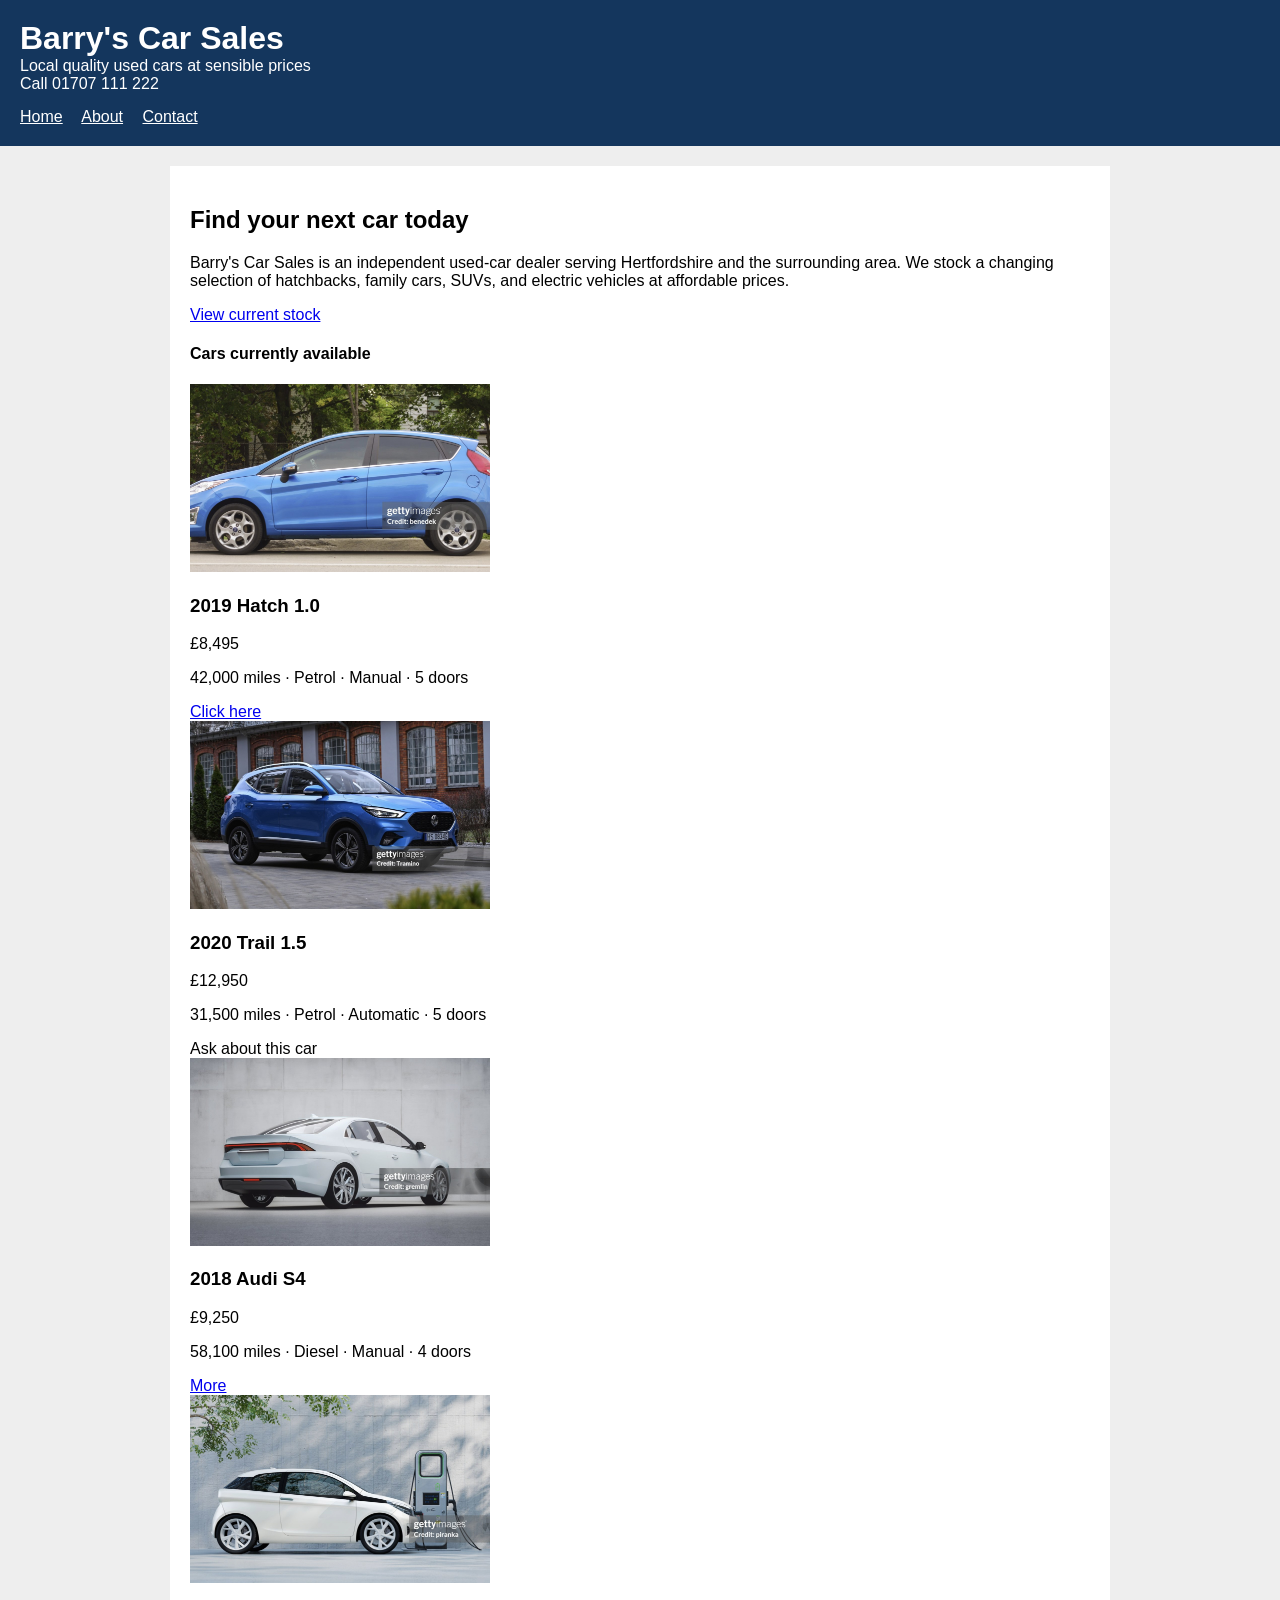
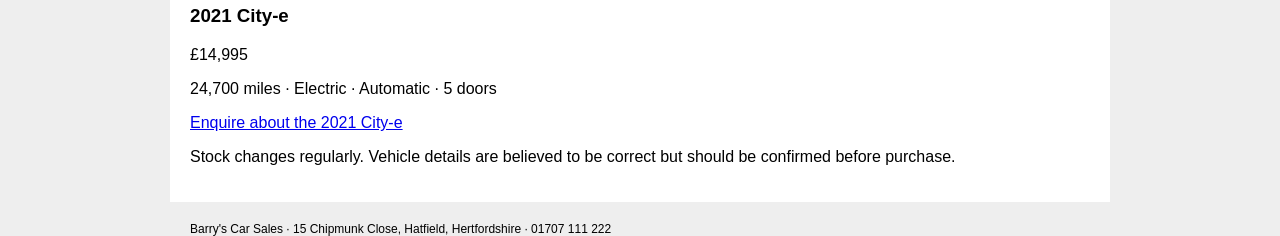
==== index.html @ ed2cbd48 "Add files via upload" ====
<!DOCTYPE html>
<html>
<head>
    <meta charset="utf-8">
    <title>Barry's Car Sales</title>
    <link rel="stylesheet" href="styles.css">
    <script src="script.js" defer></script>
</head>
<body>
<header>
    <div>
        <div>
            <h1>Barry's Car Sales</h1>
            <div>Local quality used cars at sensible prices</div>
        </div>
        <div>Call 01707 111 222</div>
    </div>
    <nav>
        <a href="index.html">Home</a>
        <a href="about.html">About</a>
        <a href="enquiry.html">Contact</a>
    </nav>
</header>

<main>
    <section>
        <h2>Find your next car today</h2>
        <p>Barry's Car Sales is an independent used-car dealer serving Hertfordshire and the surrounding area. We stock a changing selection of hatchbacks, family cars, SUVs, and electric vehicles at affordable prices.</p>
        <a href="#cars">View current stock</a>
    </section>

    <h4 id="cars">Cars currently available</h4>

    <div>
        <div>
            <img src="hatchback.jpg">
            <h3>2019 Hatch 1.0</h3>
            <div>£8,495</div>
            <p>42,000 miles · Petrol · Manual · 5 doors</p>
            <a href="enquiry.html">Click here</a>
        </div>

        <div>
            <img src="suv.jpg" alt="A blue SUV for sale">
            <h3>2020 Trail 1.5</h3>
            <div>£12,950</div>
            <p>31,500 miles · Petrol · Automatic · 5 doors</p>
            <div id="suv-enquiry">Ask about this car</div>
        </div>

        <div>
            <img src="saloon.jpg" alt="car">
            <h3>2018 Audi S4</h3>
            <div>£9,250</div>
            <p>58,100 miles · Diesel · Manual · 4 doors</p>
            <a href="enquiry.html">More</a>
        </div>

        <div>
            <img src="electric.jpg" alt="White electric car connected to a charging point">
            <h3>2021 City-e</h3>
            <div>£14,995</div>
            <p>24,700 miles · Electric · Automatic · 5 doors</p>
            <a href="enquiry.html">Enquire about the 2021 City-e</a>
        </div>
    </div>

    <p>Stock changes regularly. Vehicle details are believed to be correct but should be confirmed before purchase.</p>
</main>

<footer>
    Barry's Car Sales · 15 Chipmunk Close, Hatfield, Hertfordshire · 01707 111 222
</footer>
</body>
</html>
---- styles.css ----
body {
    font-family: Arial;
    margin: 0;
    background: #eeeeee;
}

header {
    background: #14365d;
    color: white;
    padding: 20px;
}

h1 {
    margin: 0;
}

nav {
    margin-top: 15px;
}

nav a {
    color: white;
    margin-right: 15px;
}

main {
    width: 900px;
    margin: 20px auto;
    padding: 20px;
    background: white;
}

img {
    width: 300px;
}

table {
    border-collapse: collapse;
}

td {
    border: 1px solid black;
    padding: 5px;
}

label {
    display: block;
}

input,
select,
textarea {
    width: 400px;
    margin-bottom: 10px;
}

textarea {
    height: 100px;
}

button {
    background: #14365d;
    color: white;
    padding: 5px;
}

footer {
    width: 900px;
    margin: auto;
    font-size: 12px;
}
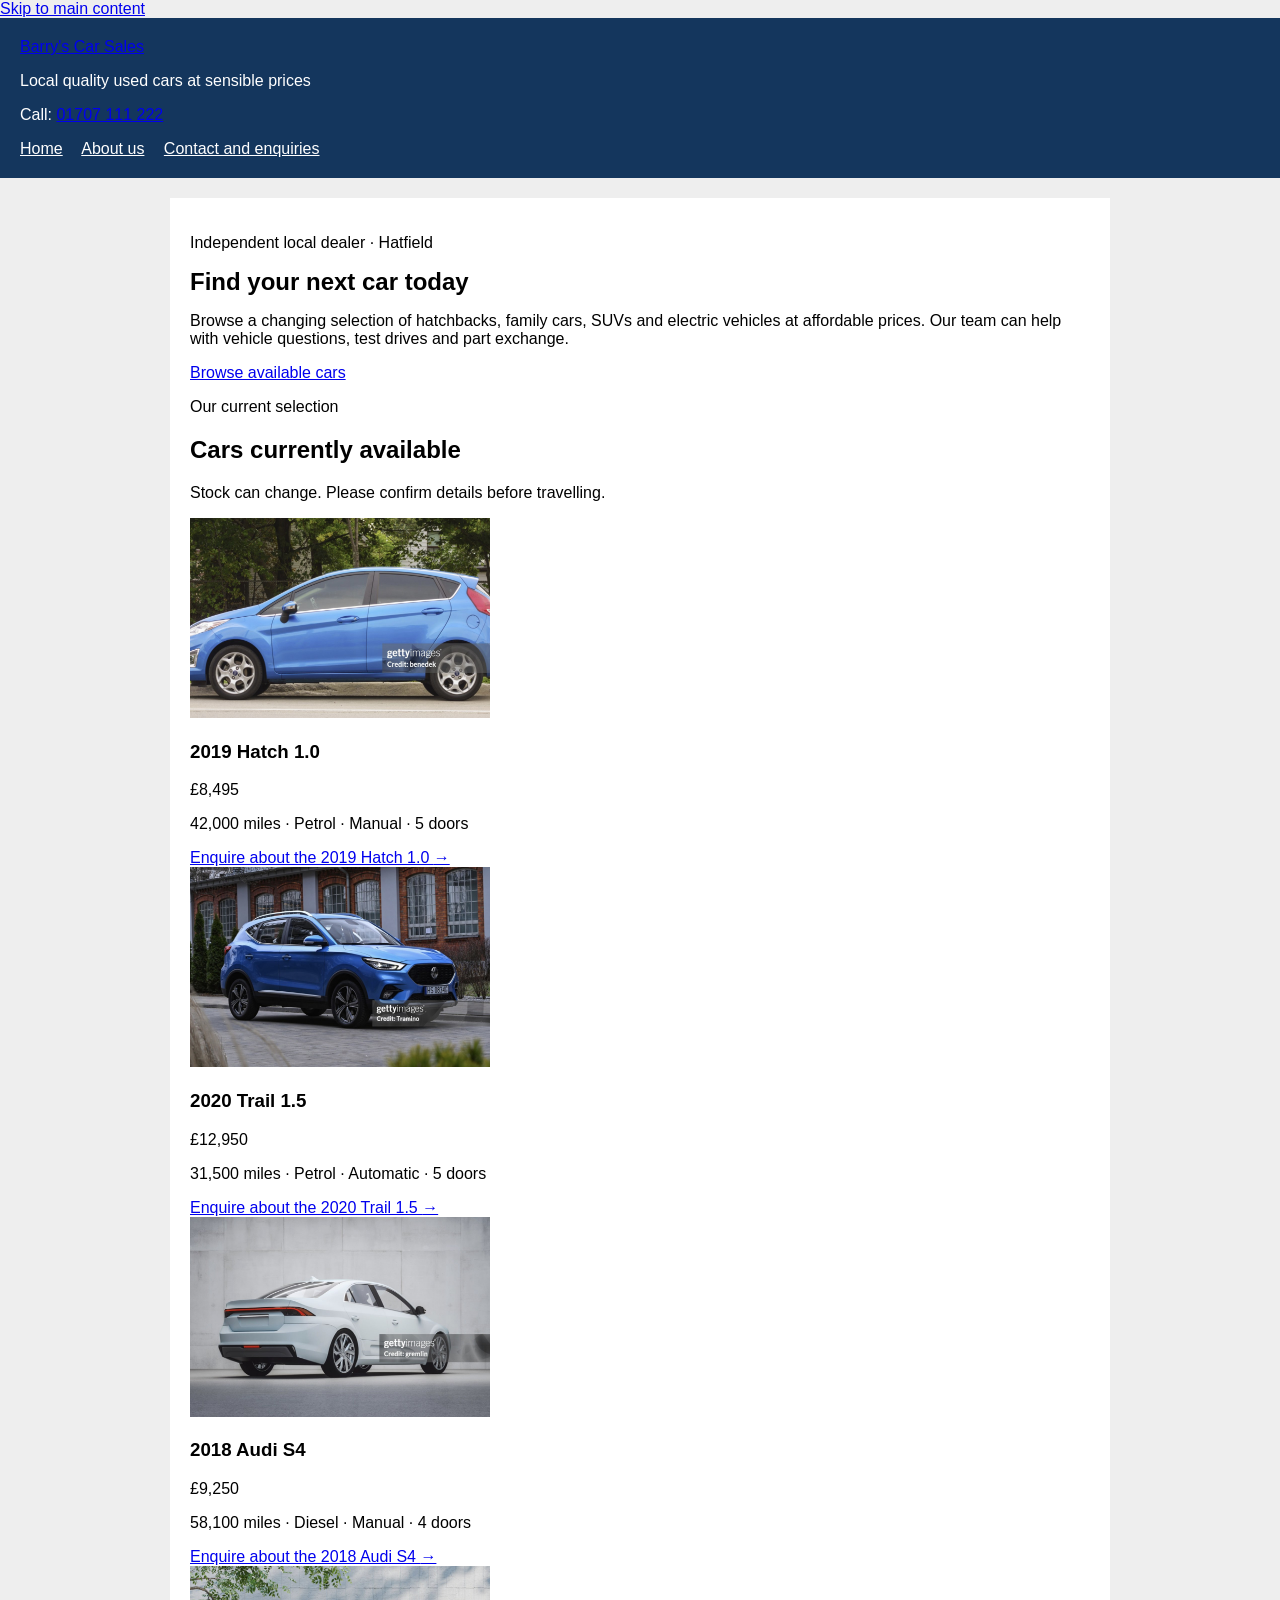
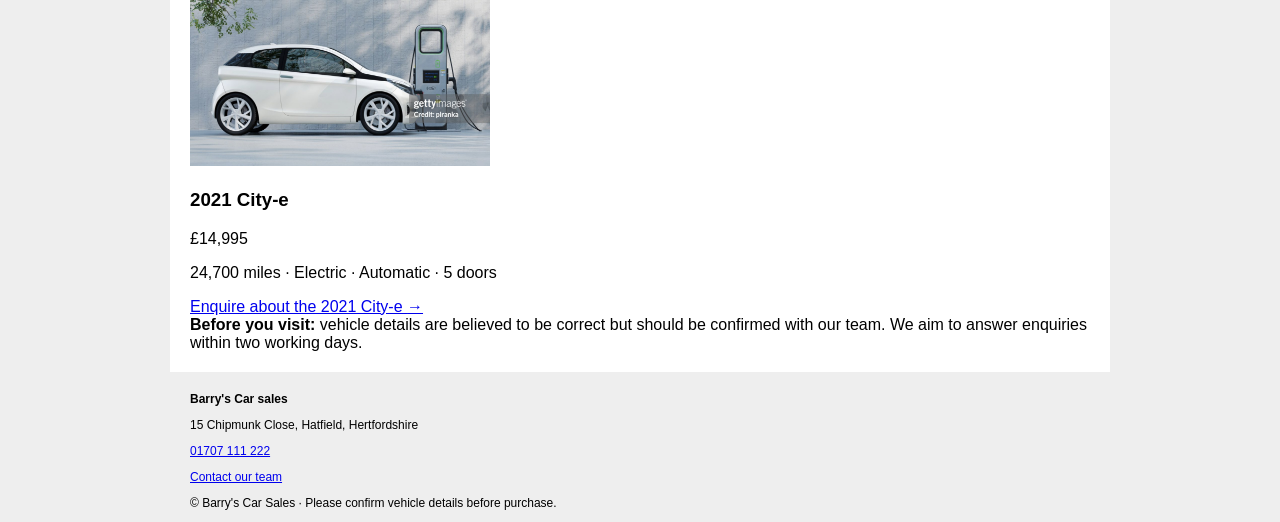
==== commit 3f3115fd: "Improved index.html I focused on enhancing the navigation and the presentation of the available vehi" ====
--- a/index.html
+++ b/index.html
@@ -1,75 +1,65 @@
-<!DOCTYPE html>
-<html>
+<!doctype html>
+<html lang="en-GB">
 <head>
-    <meta charset="utf-8">
-    <title>Barry's Car Sales</title>
-    <link rel="stylesheet" href="styles.css">
-    <script src="script.js" defer></script>
+  <meta charset="utf-8">
+  <meta name="viewport" content="width=device-width, initial-scale=1">
+  <meta name="description" content="Browse used cars at Barry's Car Sales in Hatfield, Hertfordshire.">
+  <title>Used cars for sale | Barry's Car Sales</title>
+  <link rel="stylesheet" href="styles.css">
+  <script src="script.js" defer></script>
 </head>
 <body>
-<header>
-    <div>
-        <div>
-            <h1>Barry's Car Sales</h1>
-            <div>Local quality used cars at sensible prices</div>
+<a class="skip-link" href="#main-content">Skip to main content</a>
+<header class="site-header">
+    <div class="header-inner">
+        <div class="brand">
+            <a class="brand-link" href="index.html" aria-label="Barry's Car Sales home"><span class="brand-name">Barry's Car Sales</span></a>
+            <p class="tagline">Local quality used cars at sensible prices</p>
         </div>
-        <div>Call 01707 111 222</div>
+        <p class="phone"><span aria-hidden="true">Call:</span> <a href="tel:+441707111222">01707 111 222</a></p>
+  </div>
+        <nav class="primary-nav" aria-label="Main navigation">
+            <a href="index.html" aria-current="page">Home</a>
+            <a href="about.html">About us</a>
+            <a href="enquiry.html">Contact and enquiries</a>
+        </nav>
+</header>
+    
+<main id="main-content" class="container">
+  <section class="hero" aria-labelledby="hero-title">
+    <p class="eyebrow">Independent local dealer · Hatfield</p>
+    <h1 id="hero-title">Find your next car today</h1>
+    <p>Browse a changing selection of hatchbacks, family cars, SUVs and electric vehicles at affordable prices. Our team can help with vehicle questions, test drives and part exchange.</p>
+    <a class="button-link" href="#cars">Browse available cars</a>
+  </section>
+
+  <section id="cars" aria-labelledby="stock-title">
+      <div class="section-heading">
+          <div><p class="eyebrow">Our current selection</p><h2 id="stock-title">Cars currently available</h2></div>
+          <p class="stock-note">Stock can change. Please confirm details before travelling.</p>
+      </div>
+      <div class="car-grid">
+          <article class="car-card">
+              <img src="hatchback.jpg" alt="Hatchback offered for sale" width="300" height="200">
+              <div class="car-card-body"><h3>2019 Hatch 1.0</h3><p class="price">£8,495</p><p class="specs">42,000 miles <span aria-hidden="true">·</span> Petrol <span aria-hidden="true">·</span> Manual <span aria-hidden="true">·</span> 5 doors</p><a class="text-link" href="enquiry.html?car=hatchback">Enquire about the 2019 Hatch 1.0 <span aria-hidden="true">→</span></a></div>
+      </article>
+      <article class="car-card">
+        <img src="suv.jpg" alt="Blue SUV offered for sale" width="300" height="200">
+        <div class="car-card-body"><h3>2020 Trail 1.5</h3><p class="price">£12,950</p><p class="specs">31,500 miles <span aria-hidden="true">·</span> Petrol <span aria-hidden="true">·</span> Automatic <span aria-hidden="true">·</span> 5 doors</p><a class="text-link" href="enquiry.html?car=suv">Enquire about the 2020 Trail 1.5 <span aria-hidden="true">→</span></a></div>
+      </article>
+      <article class="car-card">
+        <img src="saloon.jpg" alt="Saloon car offered for sale" width="300" height="200">
+        <div class="car-card-body"><h3>2018 Audi S4</h3><p class="price">£9,250</p><p class="specs">58,100 miles <span aria-hidden="true">·</span> Diesel <span aria-hidden="true">·</span> Manual <span aria-hidden="true">·</span> 4 doors</p><a class="text-link" href="enquiry.html?car=audi">Enquire about the 2018 Audi S4 <span aria-hidden="true">→</span></a></div>
+      </article>
+      <article class="car-card">
+        <img src="electric.jpg" alt="White electric car connected to a charging point" width="300" height="200">
+        <div class="car-card-body"><h3>2021 City-e</h3><p class="price">£14,995</p><p class="specs">24,700 miles <span aria-hidden="true">·</span> Electric <span aria-hidden="true">·</span> Automatic <span aria-hidden="true">·</span> 5 doors</p><a class="text-link" href="enquiry.html?car=electric">Enquire about the 2021 City-e <span aria-hidden="true">→</span></a></div>
+      </article>
     </div>
-    <nav>
-        <a href="index.html">Home</a>
-        <a href="about.html">About</a>
-        <a href="enquiry.html">Contact</a>
-    </nav>
-</header>
-
-<main>
-    <section>
-        <h2>Find your next car today</h2>
-        <p>Barry's Car Sales is an independent used-car dealer serving Hertfordshire and the surrounding area. We stock a changing selection of hatchbacks, family cars, SUVs, and electric vehicles at affordable prices.</p>
-        <a href="#cars">View current stock</a>
-    </section>
-
-    <h4 id="cars">Cars currently available</h4>
-
-    <div>
-        <div>
-            <img src="hatchback.jpg">
-            <h3>2019 Hatch 1.0</h3>
-            <div>£8,495</div>
-            <p>42,000 miles · Petrol · Manual · 5 doors</p>
-            <a href="enquiry.html">Click here</a>
-        </div>
-
-        <div>
-            <img src="suv.jpg" alt="A blue SUV for sale">
-            <h3>2020 Trail 1.5</h3>
-            <div>£12,950</div>
-            <p>31,500 miles · Petrol · Automatic · 5 doors</p>
-            <div id="suv-enquiry">Ask about this car</div>
-        </div>
-
-        <div>
-            <img src="saloon.jpg" alt="car">
-            <h3>2018 Audi S4</h3>
-            <div>£9,250</div>
-            <p>58,100 miles · Diesel · Manual · 4 doors</p>
-            <a href="enquiry.html">More</a>
-        </div>
-
-        <div>
-            <img src="electric.jpg" alt="White electric car connected to a charging point">
-            <h3>2021 City-e</h3>
-            <div>£14,995</div>
-            <p>24,700 miles · Electric · Automatic · 5 doors</p>
-            <a href="enquiry.html">Enquire about the 2021 City-e</a>
-        </div>
-    </div>
-
-    <p>Stock changes regularly. Vehicle details are believed to be correct but should be confirmed before purchase.</p>
+  </section>
+    <aside class="notice" aria-label="Important stock information"><strong>Before you visit:</strong> vehicle details are believed to be correct but should be confirmed with our team. We aim to answer enquiries within two working days.</aside>
 </main>
 
-<footer>
-    Barry's Car Sales · 15 Chipmunk Close, Hatfield, Hertfordshire · 01707 111 222
-</footer>
+<footer class="site-footer"><div class="container footer-inner"><div><strong>Barry's Car sales</strong><p>15 Chipmunk Close, Hatfield, Hertfordshire</p></div><div><p><a href="tel:+441707111222">01707 111 222</a></p><p><a href="enquiry.html">Contact our team</a></p></div></div><p class="copyright">© Barry's Car Sales · Please confirm vehicle details before purchase.</p></footer>            
 </body>
 </html>
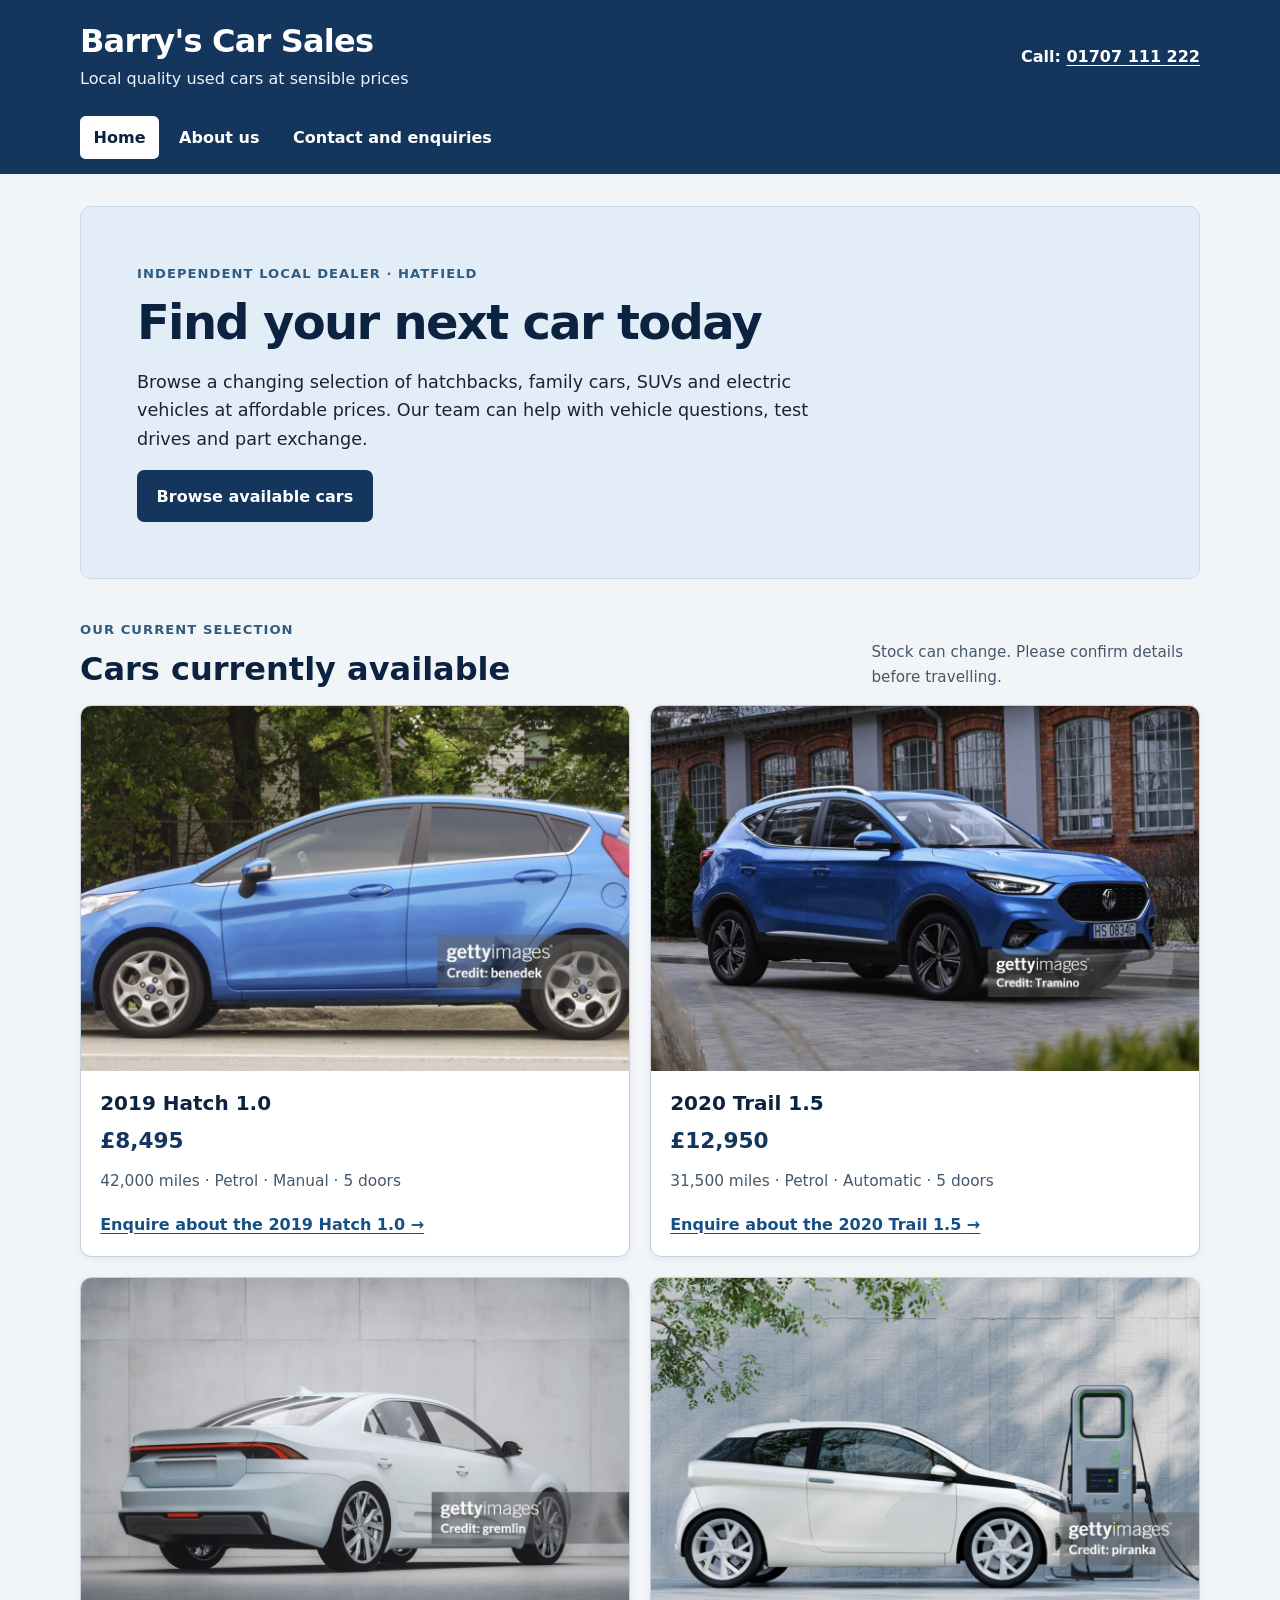
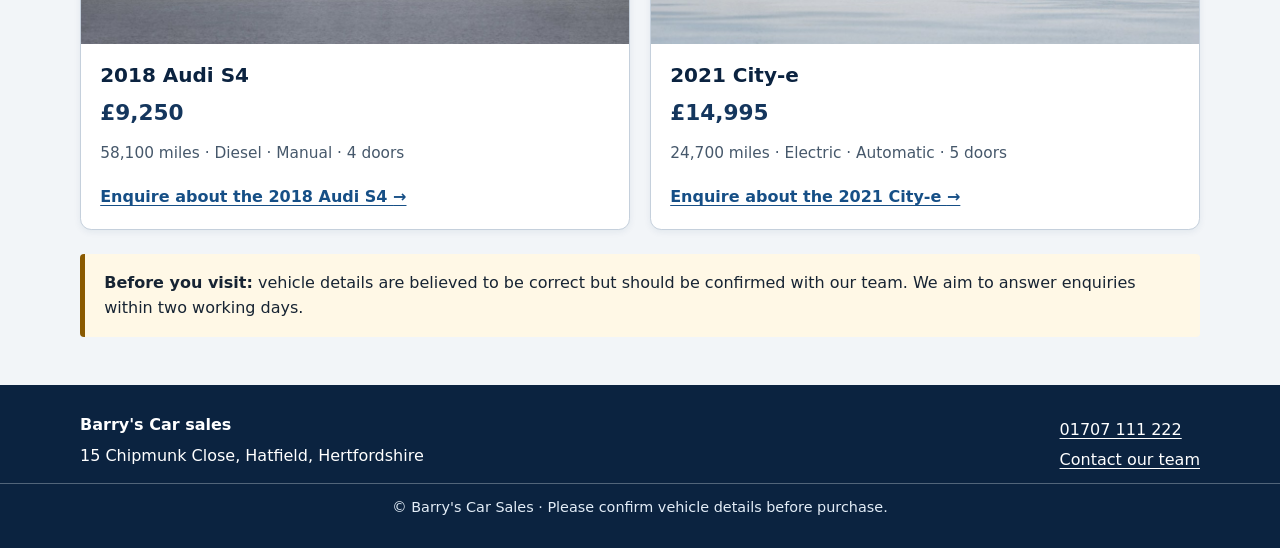
==== commit d6e9b4c3: "Update index.html  I added a skip navigation link at line 12 (<a class="skip-link" href="#main-conte" ====
--- a/index.html
+++ b/index.html
@@ -1,5 +1,5 @@
 <!doctype html>
-<html lang="en-GB">
+<html lang="en">
 <head>
   <meta charset="utf-8">
   <meta name="viewport" content="width=device-width, initial-scale=1">
--- a/styles.css
+++ b/styles.css
@@ -1,71 +1,117 @@
-body {
-    font-family: Arial;
-    margin: 0;
-    background: #eeeeee;
+:root {
+  color-scheme: light;
+  --navy: #14365d;
+  --navy-dark: #0b2340;
+  --blue: #245b8f;
+  --ink: #172433;
+  --muted: #46586b;
+  --surface: #fff;
+  --page: #f2f5f8;
+  --border: #c5d0dc;
+  --focus: #ffbf47;
+  --error: #a51d2d;
+  --success: #145b36;
+  --radius: 0.7rem;
 }
-
-header {
-    background: #14365d;
-    color: white;
-    padding: 20px;
+* { box-sizing: border-box; }
+html { scroll-behavior: smooth; }
+body { margin: 0; font-family: system-ui, -apple-system, BlinkMacSystemFont, "Segoe UI", Arial, sans-serif; line-height: 1.6; color: var(--ink); background: var(--page); }
+a { color: #164f86; text-underline-offset: 0.18em; }
+a:hover { color: var(--navy-dark); }
+a:focus-visible, button:focus-visible, input:focus-visible, select:focus-visible, textarea:focus-visible { outline: 3px solid var(--focus); outline-offset: 3px; }
+.skip-link { position: absolute; top: .5rem; left: .5rem; z-index: 100; padding: .75rem 1rem; color: #fff; background: var(--navy-dark); border-radius: .3rem; transform: translateY(-160%); }
+.skip-link:focus { transform: translateY(0); }
+.site-header { color: #fff; background: var(--navy); }
+.header-inner, .container { width: min(1120px, calc(100% - 2rem)); margin-inline: auto; }
+.header-inner { display: flex; align-items: center; justify-content: space-between; gap: 1rem; padding: 1.35rem 0; }
+.phone a, .site-footer a { color: #fff; }
+.brand-link { color: #fff; text-decoration: none; }
+.brand-link:hover { color: #fff; text-decoration: underline; }
+.brand-name { display: block; font-size: clamp(1.5rem, 3vw, 2rem); font-weight: 800; line-height: 1.2; letter-spacing: -.025em; }
+.tagline { margin: .35rem 0 0; color: #edf4fc; }
+.phone { margin: 0; white-space: nowrap; font-weight: 650; }
+.primary-nav { display: flex; flex-wrap: wrap; gap: .4rem; padding: .2rem max(1rem, calc((100% - 1120px) / 2)) .9rem; }
+.primary-nav a { display: inline-block; padding: .55rem .85rem; border-radius: .35rem; color: #fff; font-weight: 650; text-decoration: none; }
+.primary-nav a:hover, .primary-nav a[aria-current="page"] { color: var(--navy-dark); background: #fff; }
+main.container { padding: 2rem 0 3rem; }
+.hero { margin-bottom: 2.5rem; padding: clamp(1.5rem, 5vw, 3.5rem); border: 1px solid #c6d8e9; border-radius: var(--radius); background: #e3edf7; }
+h1, h2, h3 { color: var(--navy-dark); line-height: 1.25; }
+h1 { margin: 0 0 1rem; font-size: clamp(2rem, 5vw, 3rem); letter-spacing: -.035em; }
+h2 { margin: 0 0 .8rem; font-size: clamp(1.45rem, 3vw, 2rem); }
+h3 { margin: 0 0 .5rem; font-size: 1.25rem; }
+p { margin-top: 0; }
+.hero > p:not(.eyebrow) { max-width: 65ch; font-size: 1.1rem; }
+.eyebrow { margin: 0 0 .55rem; color: #315c82; font-size: .82rem; font-weight: 800; letter-spacing: .08em; text-transform: uppercase; }
+.button-link, .button { display: inline-flex; align-items: center; justify-content: center; min-height: 2.9rem; padding: .7rem 1.1rem; border: 2px solid var(--navy); border-radius: .45rem; color: #fff; background: var(--navy); font: inherit; font-weight: 750; text-decoration: none; cursor: pointer; }
+.button-link:hover, .button:hover { color: #fff; background: var(--navy-dark); }
+.section-heading { display: flex; align-items: end; justify-content: space-between; gap: 1rem; margin-bottom: 1rem; }
+.section-heading h2 { margin-bottom: 0; }
+.stock-note { max-width: 34ch; margin: 0; color: var(--muted); font-size: .95rem; }
+.car-grid { display: grid; grid-template-columns: repeat(2, minmax(0, 1fr)); gap: 1.25rem; }
+.car-card { overflow: hidden; border: 1px solid var(--border); border-radius: var(--radius); background: var(--surface); box-shadow: 0 2px 7px rgb(20 54 93 / 7%); }
+.car-card img { display: block; width: 100%; height: auto; aspect-ratio: 3 / 2; object-fit: cover; background: #e3e8ed; }
+.car-card-body { padding: 1.2rem; }
+.price { margin: .2rem 0 .65rem; color: var(--navy); font-size: 1.35rem; font-weight: 800; }
+.specs { color: var(--muted); font-size: .96rem; }
+.text-link { display: inline-block; margin-top: .2rem; font-weight: 750; }
+.notice, .form-note { margin-top: 1.5rem; padding: 1rem 1.2rem; border-left: 5px solid #8a5a00; border-radius: .25rem; background: #fff8e6; }
+.page-content { max-width: 900px; }
+.lead { max-width: 70ch; color: #34485d; font-size: 1.1rem; }
+.two-column { display: grid; grid-template-columns: minmax(0, 2fr) minmax(220px, 1fr); gap: 2rem; margin-top: 2rem; }
+.info-panel { align-self: start; padding: 1.3rem; border-radius: var(--radius); background: #e3edf7; }
+.info-panel ul { margin-bottom: 0; padding-left: 1.3rem; }
+.info-panel li + li { margin-top: .35rem; }
+.table-wrap { overflow-x: auto; }
+table { width: 100%; margin: 1rem 0 1.3rem; border-collapse: collapse; background: #fff; }
+caption { padding: .65rem; color: var(--navy-dark); text-align: left; font-weight: 750; }
+th, td { padding: .7rem; border: 1px solid var(--border); text-align: left; vertical-align: top; }
+thead th { background: #e3edf7; }
+.opening-hours { margin-top: 2.3rem; padding: 1.3rem; border: 1px solid var(--border); border-radius: var(--radius); background: #fff; }
+.hours-list { max-width: 480px; margin: 0; }
+.hours-list div { display: flex; justify-content: space-between; gap: 1rem; padding: .55rem 0; border-bottom: 1px solid #e1e7ed; }
+.hours-list div:last-child { border-bottom: 0; }
+.hours-list dt { font-weight: 700; }
+.hours-list dd { margin: 0; text-align: right; }
+.enquiry-form { max-width: 720px; margin-top: 1.5rem; padding: clamp(1rem, 3vw, 2rem); border: 1px solid var(--border); border-radius: var(--radius); background: #fff; }
+.form-field { min-width: 0; margin: 0 0 1.35rem; padding: 0; border: 0; }
+.form-field > label, .form-field legend { display: block; margin-bottom: .45rem; font-weight: 750; }
+.required-text { display: inline-block; margin-left: .35rem; color: #7b1724; font-size: .85rem; font-weight: 700; }
+.optional { color: var(--muted); font-size: .9rem; font-weight: 400; }
+input:not([type="checkbox"]):not([type="radio"]), select, textarea { display: block; width: 100%; min-height: 2.9rem; padding: .7rem .75rem; border: 1px solid #718397; border-radius: .35rem; color: var(--ink); background: #fff; font: inherit; }
+textarea { resize: vertical; }
+.choice { display: inline-flex; align-items: center; gap: .55rem; min-height: 2.75rem; padding: .25rem .65rem .25rem 0; cursor: pointer; }
+.choice input { width: 1.15rem; height: 1.15rem; accent-color: var(--navy); }
+.radio-row { display: flex; flex-wrap: wrap; gap: 1.25rem; }
+.field-hint, .privacy-note { margin: .35rem 0 0; color: var(--muted); font-size: .92rem; }
+.field-error { margin: .4rem 0 0; color: var(--error); font-weight: 700; }
+[aria-invalid="true"] { border: 2px solid var(--error) !important; }
+.error-summary { margin-bottom: 1.5rem; padding: 1rem 1.2rem; border: 2px solid var(--error); border-radius: .4rem; background: #fff4f4; }
+.error-summary h2, .success-message h2 { font-size: 1.25rem; }
+.error-summary h2 { color: var(--error); }
+.error-summary ul { margin-bottom: 0; }
+.error-summary a { color: #751522; }
+.success-message { margin-top: 1.5rem; padding: 1rem 1.2rem; border-left: 5px solid var(--success); background: #eaf7ef; }
+.success-message h2 { color: var(--success); }
+.site-footer { padding: 1.7rem 0 .7rem; color: #fff; background: var(--navy-dark); }
+.footer-inner { display: flex; justify-content: space-between; gap: 2rem; }
+.site-footer p { margin: .3rem 0; }
+.copyright { margin: 1.2rem 0 0; padding: .8rem 1rem; border-top: 1px solid #52657a; color: #e3edf7; text-align: center; font-size: .9rem; }
+[hidden] { display: none !important; }
+@media (max-width: 680px) {
+  .header-inner { align-items: flex-start; flex-direction: column; }
+  .phone { white-space: normal; }
+  .primary-nav { padding-inline: 1rem; }
+  .primary-nav a { flex: 1 1 auto; text-align: center; }
+  .car-grid, .two-column { grid-template-columns: 1fr; }
+  .section-heading { align-items: flex-start; flex-direction: column; }
+  .footer-inner { flex-direction: column; gap: 1rem; }
+  .hours-list div { align-items: flex-start; }
 }
-
-h1 {
-    margin: 0;
+@media (prefers-reduced-motion: reduce) {
+  html { scroll-behavior: auto; }
+  *, *::before, *::after { animation-duration: .01ms !important; animation-iteration-count: 1 !important; transition-duration: .01ms !important; scroll-behavior: auto !important; }
 }
-
-nav {
-    margin-top: 15px;
+@media (forced-colors: active) {
+  .button, .button-link { border: 2px solid ButtonText; }
+  .car-card, .enquiry-form, .opening-hours { border: 1px solid CanvasText; }
 }
-
-nav a {
-    color: white;
-    margin-right: 15px;
-}
-
-main {
-    width: 900px;
-    margin: 20px auto;
-    padding: 20px;
-    background: white;
-}
-
-img {
-    width: 300px;
-}
-
-table {
-    border-collapse: collapse;
-}
-
-td {
-    border: 1px solid black;
-    padding: 5px;
-}
-
-label {
-    display: block;
-}
-
-input,
-select,
-textarea {
-    width: 400px;
-    margin-bottom: 10px;
-}
-
-textarea {
-    height: 100px;
-}
-
-button {
-    background: #14365d;
-    color: white;
-    padding: 5px;
-}
-
-footer {
-    width: 900px;
-    margin: auto;
-    font-size: 12px;
-}
